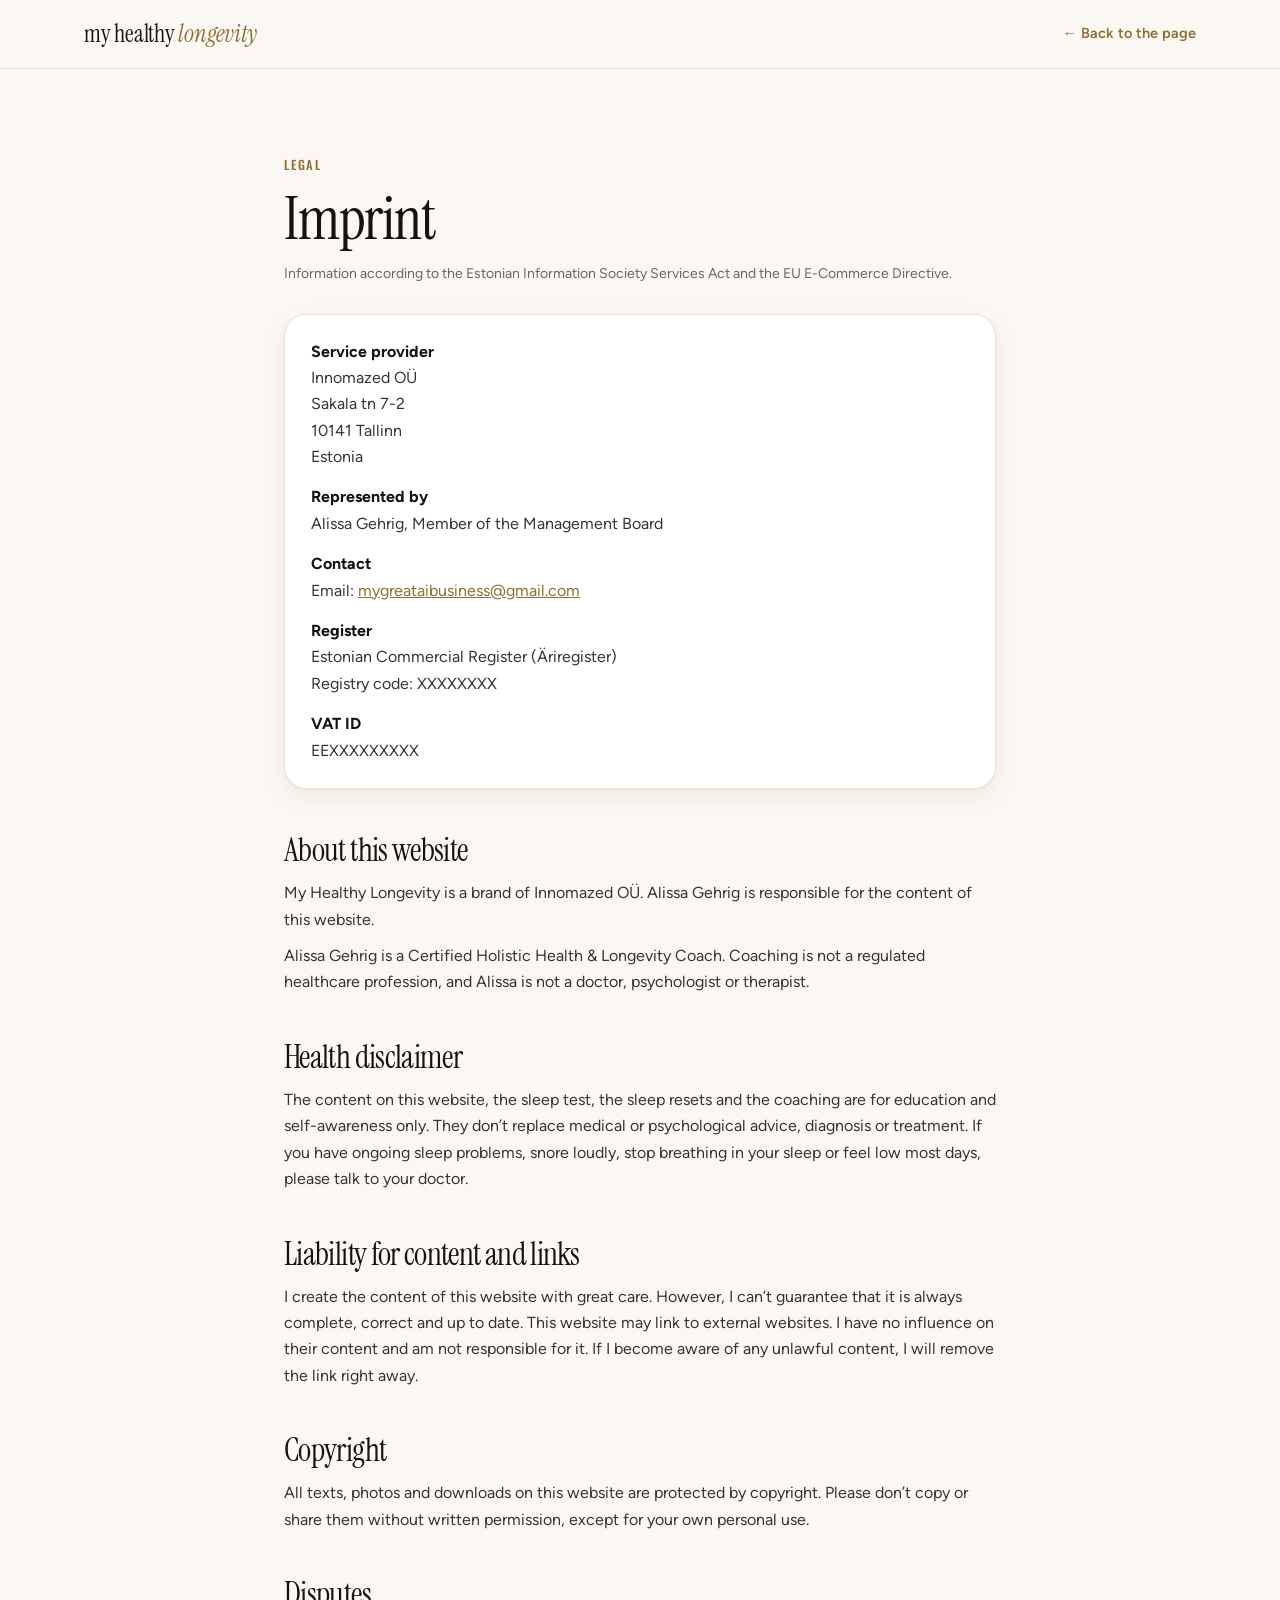
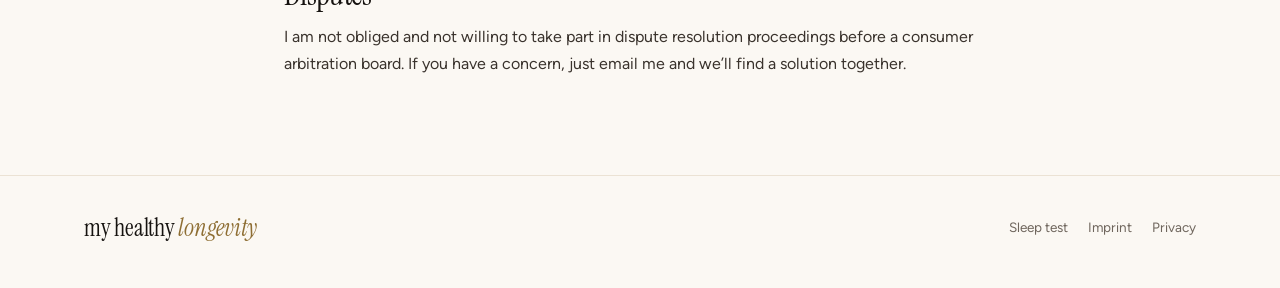
==== imprint.html @ 42022d0e "Add imprint and privacy pages, link them, sharpen consent texts Co-Authored-By: Claude Opus 5.5 <nor" ====
<!doctype html>
<html lang="en">
<head>
<meta charset="utf-8">
<meta name="viewport" content="width=device-width, initial-scale=1">
<title>Imprint | My Healthy Longevity</title>
<meta name="robots" content="noindex">
<link rel="icon" type="image/png" href="assets/favicon-koralle.png">
<link rel="stylesheet" href="assets/styles.css?v=9">
</head>
<body>
<header class="legal-head">
  <div class="container">
    <a class="wordmark" href="index.html">my healthy <em>longevity</em></a>
    <a class="back" href="index.html">← Back to the page</a>
  </div>
</header>

<main class="legal">
  <div class="container">
    <span class="kicker">Legal</span>
    <h1>Imprint</h1>
    <p class="updated">Information according to the Estonian Information Society Services Act and the EU E-Commerce Directive.</p>

    <div class="legal-card">
      <p><strong>Service provider</strong><br>
      Innomazed OÜ<br>Sakala tn 7-2<br>10141 Tallinn<br>Estonia</p>
      <p><strong>Represented by</strong><br>Alissa Gehrig, Member of the Management Board</p>
      <p><strong>Contact</strong><br>Email: <a href="mailto:mygreataibusiness@gmail.com">mygreataibusiness@gmail.com</a></p>
      <p><strong>Register</strong><br>Estonian Commercial Register (Äriregister)<br>Registry code: XXXXXXXX</p>
      <p><strong>VAT ID</strong><br>EEXXXXXXXXX</p>
    </div>

    <h2>About this website</h2>
    <p>My Healthy Longevity is a brand of Innomazed OÜ. Alissa Gehrig is responsible for the content of this website.</p>
    <p>Alissa Gehrig is a Certified Holistic Health &amp; Longevity Coach. Coaching is not a regulated healthcare profession, and Alissa is not a doctor, psychologist or therapist.</p>

    <h2>Health disclaimer</h2>
    <p>The content on this website, the sleep test, the sleep resets and the coaching are for education and self-awareness only. They don’t replace medical or psychological advice, diagnosis or treatment. If you have ongoing sleep problems, snore loudly, stop breathing in your sleep or feel low most days, please talk to your doctor.</p>

    <h2>Liability for content and links</h2>
    <p>I create the content of this website with great care. However, I can’t guarantee that it is always complete, correct and up to date. This website may link to external websites. I have no influence on their content and am not responsible for it. If I become aware of any unlawful content, I will remove the link right away.</p>

    <h2>Copyright</h2>
    <p>All texts, photos and downloads on this website are protected by copyright. Please don’t copy or share them without written permission, except for your own personal use.</p>

    <h2>Disputes</h2>
    <p>I am not obliged and not willing to take part in dispute resolution proceedings before a consumer arbitration board. If you have a concern, just email me and we’ll find a solution together.</p>
  </div>
</main>

<footer class="footer">
  <div class="container">
    <div class="footer-inner">
      <a class="wordmark" href="index.html">my healthy <em>longevity</em></a>
      <nav aria-label="Legal">
        <a href="sleep-quiz.html">Sleep test</a>
        <a href="imprint.html">Imprint</a>
        <a href="privacy.html">Privacy</a>
      </nav>
    </div>
  </div>
</footer>
</body>
</html>
---- assets/styles.css ----
/* My Healthy Longevity – Coaching landing page
   Tokens from the My Healthy Longevity design system (sunshine / linen / ink / gold),
   same as the sleep quiz. Fonts are self-hosted (no Google request). */

@font-face{font-family:'Figtree';src:url('quiz/fonts/figtree-latin-wght-normal.woff2') format('woff2');font-weight:300 900;font-style:normal;font-display:swap}
@font-face{font-family:'Figtree';src:url('quiz/fonts/figtree-latin-wght-italic.woff2') format('woff2');font-weight:300 900;font-style:italic;font-display:swap}
@font-face{font-family:'Instrument Serif';src:url('quiz/fonts/instrument-serif-latin-400-normal.woff2') format('woff2');font-weight:400;font-style:normal;font-display:swap}
@font-face{font-family:'Instrument Serif';src:url('quiz/fonts/instrument-serif-latin-400-italic.woff2') format('woff2');font-weight:400;font-style:italic;font-display:swap}
@font-face{font-family:'Playfair Display';src:url('quiz/fonts/playfair-display-latin-800-normal.woff2') format('woff2');font-weight:800;font-style:normal;font-display:swap}
@font-face{font-family:'Oswald';src:url('quiz/fonts/oswald-latin-wght-normal.woff2') format('woff2');font-weight:200 700;font-style:normal;font-display:swap}

:root{
  color-scheme:light;
  --sunshine-100:#FFF6CC;--sunshine-300:#FFE680;--sunshine-500:#FFD31A;--sunshine-700:#C99A00;
  --linen-0:#FFFFFF;--linen-50:#FBF8F3;--linen-100:#F5EFE6;--linen-200:#EBE2D4;--sand-300:#D9C9AF;
  --gold-300:#E3CB93;--gold-500:#C6A15B;--gold-700:#8E6E33;
  --palm-100:#E2EBDD;--palm-700:#24432A;
  --ink-900:#15120F;--ink-700:#3A332D;--ink-500:#6E655C;--ink-300:#A79D92;
  --terracotta-100:#F8E3DE;--terracotta-500:#C2412D;

  --font-elegant:'Instrument Serif',Didot,'Times New Roman',serif;
  --font-statement:'Playfair Display',Georgia,serif;
  --font-sans:'Figtree','Helvetica Neue',Arial,sans-serif;
  --font-label:'Oswald','Arial Narrow',sans-serif;

  --radius-sticker:10px;--radius-md:14px;--radius-lg:22px;--radius-pill:999px;
  --shadow-sticker:0 2px 0 rgba(21,18,15,.06),0 6px 16px rgba(21,18,15,.12);
  --shadow-soft:0 1px 2px rgba(154,100,68,.08),0 8px 24px rgba(154,100,68,.10);
  --shadow-lift:0 2px 4px rgba(154,100,68,.08),0 24px 56px -12px rgba(154,100,68,.28);
  --ease-out:cubic-bezier(.22,.8,.3,1);
  --ease-pop:cubic-bezier(.34,1.56,.64,1);

  --container:1160px;
  --gutter:24px;
  --section-y:clamp(64px,9vw,112px);
}

*,*::before,*::after{box-sizing:border-box}
html{scroll-behavior:smooth;scroll-padding-top:84px;-webkit-text-size-adjust:100%}
@media (prefers-reduced-motion:reduce){html{scroll-behavior:auto}*{transition:none!important;animation:none!important}}
body{margin:0;background:var(--linen-50);color:var(--ink-700);font:400 16.5px/1.6 var(--font-sans);-webkit-font-smoothing:antialiased;overflow-x:hidden}
img{max-width:100%;display:block}
a{color:inherit}
h1,h2,h3,h4{margin:0;color:var(--ink-900);text-wrap:balance}
h1,h2{font-family:var(--font-elegant);font-weight:400;letter-spacing:-.02em}
h3,h4{font-family:var(--font-sans);font-weight:700;letter-spacing:-.005em}
p{margin:0;text-wrap:pretty}
::selection{background:var(--sunshine-300);color:var(--ink-900)}
:focus-visible{outline:2px solid var(--gold-500);outline-offset:3px;border-radius:6px}
[hidden]{display:none!important}

.container{max-width:var(--container);margin:0 auto;padding:0 var(--gutter)}
.narrow{max-width:780px}
.section{padding:var(--section-y) 0}
.kicker{display:block;font:500 12.5px/1.3 var(--font-label);letter-spacing:.14em;text-transform:uppercase;color:var(--gold-700);margin-bottom:16px}
.section-title{font-size:clamp(38px,5vw,60px);line-height:1.02;max-width:18ch}
.section-title em{color:var(--gold-700)}
.section-lead{font-size:19px;line-height:1.55;max-width:56ch;margin-top:20px}
.mark{background:linear-gradient(transparent 12%,var(--sunshine-500) 12%,var(--sunshine-500) 92%,transparent 92%);padding:0 .12em;-webkit-box-decoration-break:clone;box-decoration-break:clone}
.skip{position:absolute;left:-9999px}
.skip:focus{left:16px;top:16px;z-index:100;background:var(--linen-0);padding:8px 14px;border-radius:var(--radius-pill)}

/* Sticker label */
.sticker{display:inline-flex;align-items:center;gap:8px;background:var(--linen-0);color:var(--ink-900);font:500 12px/1 var(--font-label);letter-spacing:.14em;text-transform:uppercase;padding:9px 12px;border-radius:var(--radius-sticker);box-shadow:var(--shadow-sticker);transform:rotate(-2deg);margin-bottom:22px}
.sticker .dot{width:8px;height:8px;border-radius:50%;background:var(--sunshine-500);box-shadow:0 0 0 2px var(--ink-900)}

/* ---------- Buttons ---------- */
.btn{display:inline-flex;align-items:center;justify-content:center;gap:8px;min-height:54px;padding:0 28px;border-radius:var(--radius-pill);border:1.5px solid var(--ink-900);background:var(--ink-900);color:var(--linen-50);font:600 16.5px/1 var(--font-sans);letter-spacing:.01em;text-decoration:none;cursor:pointer;white-space:nowrap;transition:background .14s var(--ease-out),transform .14s var(--ease-pop),border-color .14s,color .14s}
.btn:hover{background:var(--ink-700);border-color:var(--ink-700);color:var(--linen-50)}
.btn:active{transform:scale(.97)}
.btn svg{width:18px;height:18px;flex:none}
.btn-accent{background:var(--sunshine-500);border-color:var(--sunshine-500);color:var(--ink-900)}
.btn-accent:hover{background:var(--sunshine-300);border-color:var(--sunshine-300);color:var(--ink-900)}
.btn-ink{background:var(--ink-900);color:var(--linen-50)}
.btn-ghost,.btn-luxe{background:transparent;border-color:var(--gold-500);color:var(--gold-700)}
.btn-ghost:hover,.btn-luxe:hover{background:var(--sunshine-100);border-color:var(--gold-500);color:var(--gold-700)}
.btn-sm{min-height:42px;padding:0 18px;font-size:14.5px}
.btn[disabled]{opacity:.5;cursor:progress}

/* ---------- Wordmark ---------- */
.wordmark{font:400 24px/1 var(--font-elegant);color:var(--ink-900);text-decoration:none;letter-spacing:-.01em;white-space:nowrap}
.wordmark em{color:var(--gold-700)}

/* ---------- Header ---------- */
.header{position:sticky;top:0;z-index:50;background:rgba(251,248,243,.88);backdrop-filter:saturate(120%) blur(14px);-webkit-backdrop-filter:saturate(120%) blur(14px);border-bottom:1px solid transparent;transition:border-color .2s}
.header.scrolled{border-bottom-color:var(--linen-200)}
.header-inner{display:flex;align-items:center;justify-content:space-between;gap:24px;height:72px}
.nav{display:flex;align-items:center;gap:28px}
.nav a.navlink{font:500 12.5px/1 var(--font-label);letter-spacing:.14em;text-transform:uppercase;text-decoration:none;color:var(--ink-700)}
.nav a.navlink:hover{color:var(--gold-700)}
@media (max-width:900px){.nav a.navlink{display:none}}

/* ---------- Hero ---------- */
.hero{padding:clamp(40px,6vw,88px) 0 var(--section-y)}
.hero-grid{display:grid;grid-template-columns:1.1fr .9fr;gap:clamp(40px,6vw,80px);align-items:center}
.hero h1{font-size:clamp(48px,7vw,88px);line-height:.98}
.hero h1 .aside{display:block;margin-top:14px;font:800 clamp(22px,2.6vw,32px)/1.15 var(--font-statement);letter-spacing:-.01em}
.hero-sub{font-size:clamp(17.5px,1.5vw,19px);line-height:1.55;margin-top:24px;max-width:50ch}
.hero-ctas{display:flex;flex-wrap:wrap;gap:12px;margin-top:34px}
.hero-meta{display:flex;flex-wrap:wrap;gap:8px 20px;margin-top:20px;font-size:14px;color:var(--ink-500)}
.hero-meta span{display:inline-flex;align-items:center;gap:6px}
.hero-meta svg{width:16px;height:16px;color:var(--gold-700)}

.hero-gets{margin-top:14px;max-width:46ch;font-size:15.5px;line-height:1.5;color:var(--ink-700)}

/* Readout card */
.readout{background:var(--linen-0);border:1px solid var(--linen-200);border-radius:var(--radius-lg);box-shadow:var(--shadow-lift);padding:26px 28px;position:relative}
.readout-head{display:flex;justify-content:space-between;align-items:center;gap:12px;padding-bottom:14px;border-bottom:1px solid var(--linen-200)}
.readout-head .kicker{margin:0}
.readout-head small{font-size:12.5px;color:var(--ink-500)}
.metric{display:grid;grid-template-columns:1fr auto;gap:2px 16px;padding:15px 0;border-bottom:1px solid var(--linen-200)}
.metric:last-of-type{border-bottom:0}
.metric-name{font:400 23px/1.1 var(--font-elegant);color:var(--ink-900)}
.metric-desc{font-size:13.5px;color:var(--ink-500);grid-column:1}
.metric-val{font:600 15.5px/1.5 var(--font-sans);color:var(--ink-900);text-align:right;font-variant-numeric:tabular-nums}
.chip{grid-column:2;justify-self:end;font:500 11px/1 var(--font-label);letter-spacing:.12em;text-transform:uppercase;padding:5px 9px;border-radius:var(--radius-pill)}
.chip-good{background:var(--palm-100);color:var(--palm-700)}
.chip-watch{background:var(--sunshine-100);color:#7A5E00}
.chip-risk{background:var(--terracotta-100);color:var(--terracotta-500)}
.bar{grid-column:1/-1;height:5px;background:var(--linen-100);border-radius:5px;margin-top:9px;position:relative;overflow:hidden}
.bar i{position:absolute;inset:0 auto 0 0;border-radius:5px}
.readout-foot{margin-top:10px;padding-top:14px;border-top:1px dashed var(--sand-300);font-size:13.5px;color:var(--ink-500);display:flex;gap:10px;align-items:flex-start}
.readout-foot svg{width:18px;height:18px;flex:none;color:var(--gold-700);margin-top:2px}
.readout .sticker{position:absolute;top:-16px;right:22px;margin:0;transform:rotate(3deg)}

/* ---------- Problem ---------- */
.problem-grid{display:grid;grid-template-columns:repeat(3,1fr);gap:20px;margin-top:52px}
.problem{background:var(--linen-0);border:1px solid var(--linen-200);border-radius:var(--radius-lg);box-shadow:var(--shadow-soft);padding:28px}
.problem h3{font:400 27px/1.1 var(--font-elegant);margin-bottom:10px}
.problem p{font-size:15.5px}

/* ---------- Method (ink) ---------- */
.method{background:var(--ink-900);color:var(--ink-300)}
.method h2,.method h3,.method h4{color:var(--linen-50)}
.method .kicker{color:var(--sunshine-500)}
.method .section-title em{color:var(--sunshine-500)}
.method .section-lead{color:var(--ink-300)}
.steps{display:grid;grid-template-columns:repeat(4,1fr);gap:16px;margin-top:56px}
.step{background:#211C18;border:1px solid #2E2722;border-radius:var(--radius-lg);padding:26px 24px}
.step-num{display:inline-flex;align-items:center;gap:10px;font:500 12px/1 var(--font-label);letter-spacing:.14em;color:var(--sunshine-500);margin-bottom:18px}
.step-num b{width:30px;height:30px;border-radius:50%;background:var(--sunshine-500);color:var(--ink-900);display:grid;place-items:center;font:700 14px/1 var(--font-sans);letter-spacing:0}
.step h3{font:400 32px/1.05 var(--font-elegant);margin-bottom:10px}
.step p{font-size:15px}
.step ul{list-style:none;padding:0;margin:18px 0 0;font-size:14px;color:var(--sand-300)}
.step li{padding:7px 0;border-top:1px solid #2E2722;display:flex;gap:8px}
.step li::before{content:"";width:6px;height:6px;border-radius:50%;background:var(--gold-500);margin-top:8px;flex:none}
.principles{display:grid;grid-template-columns:repeat(3,1fr);gap:28px;margin-top:56px;padding-top:44px;border-top:1px solid #2E2722}
.principles h4{font:400 26px/1.1 var(--font-elegant);margin-bottom:8px}
.principles p{font-size:14.5px}

/* ---------- Levers ---------- */
.levers{display:grid;grid-template-columns:repeat(4,1fr);gap:18px;margin-top:52px}
.lever{background:var(--linen-0);border:1px solid var(--linen-200);border-radius:var(--radius-lg);box-shadow:var(--shadow-soft);padding:28px 24px;display:flex;flex-direction:column}
.lever-icon{width:46px;height:46px;border-radius:50%;background:var(--sunshine-100);color:var(--ink-900);display:grid;place-items:center;margin-bottom:18px}
.lever-icon svg{width:22px;height:22px}
.lever h3{font:400 30px/1.05 var(--font-elegant);margin-bottom:8px}
.lever p{font-size:14.5px;margin-bottom:18px}
.lever .markers{margin-top:auto;display:flex;flex-wrap:wrap;gap:6px}
.lever .markers span{font-size:12.5px;padding:5px 11px;background:var(--linen-100);border-radius:var(--radius-pill);color:var(--ink-700)}

/* ---------- Sleep test teaser ---------- */
/* ---------- Hero photo ---------- */
.hero-photo{margin:0;position:relative;justify-self:center;width:100%;max-width:460px}
.hero-photo img{width:100%;height:auto;aspect-ratio:4/5;object-fit:cover;object-position:50% 32%;border-radius:var(--radius-lg);box-shadow:var(--shadow-lift)}
.hero-photo .sticker{position:absolute;left:-14px;bottom:28px;margin:0;transform:rotate(-4deg);font-size:13px;padding:11px 14px}

/* ---------- Sound familiar ---------- */
.familiar{list-style:none;padding:0;margin:48px 0 0;display:grid;grid-template-columns:repeat(3,1fr);gap:14px}
.familiar li{display:flex;gap:12px;align-items:flex-start;background:var(--linen-0);border:1px solid var(--linen-200);border-radius:var(--radius-md);box-shadow:var(--shadow-soft);padding:20px 20px;font-size:16px;line-height:1.45;color:var(--ink-900)}
.familiar svg{width:20px;height:20px;flex:none;margin-top:1px;padding:3px;border-radius:50%;background:var(--sunshine-500);color:var(--ink-900)}
.familiar-note{margin-top:36px;font:400 clamp(24px,2.6vw,32px)/1.25 var(--font-elegant);color:var(--ink-900);max-width:36ch}
.familiar-note strong{font-weight:400;background:linear-gradient(transparent 60%,var(--sunshine-300) 60%)}

/* ---------- Why sleep (ink) ---------- */
.why-grid{display:grid;grid-template-columns:repeat(3,1fr);gap:16px;margin-top:52px}
.why{background:#211C18;border:1px solid #2E2722;border-radius:var(--radius-lg);padding:30px 26px}
.why-icon{width:48px;height:48px;border-radius:50%;background:var(--sunshine-500);color:var(--ink-900);display:grid;place-items:center;margin-bottom:22px}
.why-icon svg{width:24px;height:24px}
.why h3{font:400 30px/1.08 var(--font-elegant);margin-bottom:10px}
.why p{font-size:15.5px}
.why-foot{margin-top:44px;padding-top:32px;border-top:1px solid #2E2722;font:400 clamp(22px,2.4vw,28px)/1.3 var(--font-elegant);color:var(--linen-50);max-width:44ch}
.why-foot span{color:var(--sunshine-500);font-style:italic}

/* ---------- Story ---------- */
.story-grid{display:grid;grid-template-columns:.9fr 1.1fr;gap:clamp(36px,6vw,88px);align-items:start}
.story-head{position:sticky;top:110px}
.story-photo{margin:28px 0 0}
.story-photo img{width:100%;height:auto;aspect-ratio:4/5;object-fit:cover;object-position:50% 45%;border-radius:var(--radius-lg);box-shadow:var(--shadow-lift)}
.story-photo + .story-quote{margin-top:-48px;margin-left:24px;margin-right:-12px;position:relative}
.story-quote{margin:32px 0 0;padding:24px 26px;background:var(--sunshine-500);border-radius:var(--radius-lg);font:400 clamp(24px,2.4vw,30px)/1.2 var(--font-elegant);color:var(--ink-900);transform:rotate(-1deg);box-shadow:var(--shadow-soft)}
.story-body p + p{margin-top:16px}
.story-body .lead{margin-top:0}
.story-body strong{color:var(--ink-900)}

/* ---------- How it works ---------- */
.how-grid{display:grid;grid-template-columns:repeat(3,1fr);gap:18px;margin-top:52px}
.how{background:var(--linen-0);border:1px solid var(--linen-200);border-radius:var(--radius-lg);box-shadow:var(--shadow-soft);padding:30px 26px}
.how-num{display:grid;place-items:center;width:40px;height:40px;border-radius:50%;background:var(--sunshine-500);font:700 17px/1 var(--font-sans);color:var(--ink-900);margin-bottom:20px}
.how h3{font:400 32px/1.05 var(--font-elegant);margin-bottom:10px}
.how p{font-size:15.5px}
.how-note{margin-top:28px;font-size:16px;color:var(--ink-500)}

.sleep-type-field input{background:var(--sunshine-100);border-color:var(--sunshine-300);font-weight:600}
.quiz-card{display:grid;grid-template-columns:1.05fr .95fr;gap:clamp(28px,4vw,56px);align-items:center;background:var(--sunshine-500);border-radius:var(--radius-lg);padding:clamp(28px,4.5vw,56px);position:relative;overflow:hidden}
.quiz-card .sticker{margin-bottom:18px}
.quiz-card h2{font-size:clamp(38px,4.6vw,58px);line-height:1}
.quiz-card h2 .aside{display:block;margin-top:10px;font:800 clamp(20px,2.2vw,26px)/1.15 var(--font-statement);letter-spacing:-.01em}
.quiz-card p.lead{margin-top:18px;font-size:17.5px;color:var(--ink-900);max-width:46ch}
.quiz-card .hero-ctas{margin-top:26px}
.quiz-card .hero-meta{color:var(--ink-700)}
.quiz-card .hero-meta svg{color:var(--ink-900)}
.quiz-types{display:grid;grid-template-columns:1fr 1fr;gap:12px}
.quiz-types div{background:var(--linen-0);border-radius:var(--radius-md);padding:16px 18px;font:400 22px/1.12 var(--font-elegant);color:var(--ink-900);box-shadow:0 1px 0 rgba(21,18,15,.06),0 8px 20px -10px rgba(21,18,15,.25)}
.quiz-types div:nth-child(odd){transform:rotate(-1.2deg)}
.quiz-types div:nth-child(even){transform:rotate(1deg)}
.quiz-types small{display:block;margin-top:5px;font:400 13px/1.35 var(--font-sans);color:var(--ink-500)}

/* ---------- About ---------- */
.about{background:var(--linen-100)}
.about-grid{display:grid;grid-template-columns:.85fr 1.15fr;gap:clamp(40px,6vw,88px);align-items:center}
.portrait{margin:0;position:relative}
.portrait img{width:100%;height:auto;aspect-ratio:4/5;object-fit:cover;object-position:50% 30%;border-radius:var(--radius-lg);box-shadow:var(--shadow-lift)}
.portrait .sticker{position:absolute;left:18px;bottom:0;margin:0;transform:translateY(40%) rotate(-3deg)}
.about .section-title{max-width:none}
.about p + p{margin-top:16px}
.about .lead{font-size:19px;line-height:1.55;color:var(--ink-900);margin-top:20px}
.creds{list-style:none;padding:0;margin:28px 0 0;display:grid;grid-template-columns:1fr 1fr;gap:10px}
.creds li{display:flex;gap:10px;align-items:flex-start;font-size:14.5px;padding:14px 16px;background:var(--linen-0);border:1px solid var(--linen-200);border-radius:var(--radius-md)}
.creds svg{width:18px;height:18px;color:var(--gold-700);flex:none;margin-top:2px}
.todo{background:var(--sunshine-100);outline:1px dashed var(--sunshine-700);padding:0 3px;border-radius:3px}

/* ---------- Discovery Call ---------- */
.call{background:var(--linen-100)}
.call-grid{display:grid;grid-template-columns:.95fr 1.05fr;gap:clamp(40px,5vw,72px);align-items:start}
.call-host{display:flex;align-items:center;gap:14px;margin-bottom:22px}
.call-host img{width:64px;height:64px;border-radius:50%;object-fit:cover;object-position:50% 25%;box-shadow:0 0 0 3px var(--linen-0),0 0 0 4.5px var(--sunshine-500)}
.call-host span{font-size:14px;color:var(--ink-500);line-height:1.4}
.call-host b{display:block;font:400 22px/1.1 var(--font-elegant);color:var(--ink-900)}
.agenda{list-style:none;padding:0;margin:30px 0 0}
.agenda li{display:grid;grid-template-columns:64px 1fr;gap:16px;padding:16px 0;border-top:1px solid var(--linen-200)}
.agenda b{font:500 13px/1.6 var(--font-label);letter-spacing:.1em;text-transform:uppercase;color:var(--gold-700)}
.agenda strong{display:block;font:400 23px/1.15 var(--font-elegant);color:var(--ink-900)}
.agenda span{font-size:14.5px}
.fit{margin-top:32px;display:grid;gap:14px}
.fit-card{background:var(--linen-0);border:1px solid var(--linen-200);border-radius:var(--radius-lg);box-shadow:var(--shadow-soft);padding:24px 26px}
.fit-card h4{font:400 26px/1.1 var(--font-elegant);margin:0 0 14px}
.fit-card ul{list-style:none;padding:0;margin:0;display:grid;gap:10px}
.fit-card li{display:flex;gap:12px;align-items:flex-start;font-size:15.5px;line-height:1.45;color:var(--ink-900)}
.fit-card svg{width:20px;height:20px;flex:none;margin-top:1px;padding:3px;border-radius:50%;background:var(--sunshine-500);color:var(--ink-900)}
.fit-note{background:var(--linen-50);border:1.2px dashed var(--sand-300);border-radius:var(--radius-md);padding:14px 18px;font-size:13.5px;line-height:1.5;color:var(--ink-500)}
.fit-note strong{color:var(--ink-900);font-weight:600}

.form-card{background:var(--linen-0);border:1px solid var(--linen-200);border-radius:var(--radius-lg);padding:clamp(24px,3.5vw,40px);box-shadow:var(--shadow-lift);position:relative}
.form-card > .sticker{position:absolute;top:-16px;right:24px;margin:0;transform:rotate(3deg);background:var(--sunshine-500)}
.form-card > .sticker .dot{background:var(--linen-0)}
.form-card h3{font:400 34px/1.05 var(--font-elegant);margin-bottom:8px}
.form-card > p{font-size:14.5px;color:var(--ink-500);margin-bottom:24px}
.field{display:flex;flex-direction:column;gap:6px;margin-bottom:16px}
.row2{display:grid;grid-template-columns:1fr 1fr;gap:14px}
label,.legend{font:600 13.5px/1.3 var(--font-sans);color:var(--ink-900)}
label .opt{font-weight:400;color:var(--ink-500)}
input[type=text],input[type=email],select,textarea{width:100%;font:400 16px/1.4 var(--font-sans);color:var(--ink-900);background:var(--linen-0);border:1.5px solid var(--linen-200);border-radius:var(--radius-md);padding:12px 16px;min-height:50px;transition:border-color .15s,box-shadow .15s}
select{appearance:none;-webkit-appearance:none;background-image:url("data:image/svg+xml,%3Csvg xmlns='http://www.w3.org/2000/svg' width='12' height='8' viewBox='0 0 12 8'%3E%3Cpath d='M1 1.5l5 5 5-5' fill='none' stroke='%233A332D' stroke-width='1.6' stroke-linecap='round'/%3E%3C/svg%3E");background-repeat:no-repeat;background-position:right 16px center;padding-right:40px}
textarea{min-height:96px;resize:vertical}
input:focus,select:focus,textarea:focus{outline:none;border-color:var(--gold-500);box-shadow:0 0 0 4px rgba(198,161,91,.25)}
fieldset{border:0;padding:0;margin:0 0 16px}
.checks{display:flex;flex-wrap:wrap;gap:8px;margin-top:8px}
.checks label{font:400 14px/1 var(--font-sans);color:var(--ink-700);display:inline-flex;align-items:center;gap:8px;padding:10px 14px;border:1.5px solid var(--linen-200);border-radius:var(--radius-pill);background:var(--linen-0);cursor:pointer;user-select:none;transition:background .14s,border-color .14s}
.checks label:hover{background:var(--sunshine-100)}
.checks input{accent-color:var(--ink-900);margin:0}
.checks label:has(input:checked){border-color:var(--ink-900);background:var(--sunshine-100);color:var(--ink-900)}
.consent{display:flex;gap:10px;align-items:flex-start;font:400 13px/1.5 var(--font-sans);color:var(--ink-500);margin:4px 0 20px}
.consent input{accent-color:var(--ink-900);margin-top:2px;width:18px;height:18px;flex:none}
.consent a{color:var(--gold-700)}
.form-card .btn{width:100%}
.form-note{font-size:12.5px;color:var(--ink-500);text-align:center;margin-top:12px}
.hp{position:absolute;left:-9999px}

/* ---------- Newsletter (ink) ---------- */
.newsletter{background:var(--ink-900);color:var(--ink-300)}
.newsletter-grid{display:grid;grid-template-columns:1fr 440px;gap:56px;align-items:center}
.newsletter h2{color:var(--linen-50);font-size:clamp(34px,4vw,48px);line-height:1.04}
.newsletter h2 em{color:var(--sunshine-500)}
.newsletter .kicker{color:var(--sunshine-500)}
.newsletter p.lead{margin-top:14px;max-width:50ch}
.nl-points{list-style:none;padding:0;margin:20px 0 0;display:flex;flex-wrap:wrap;gap:8px 20px;font-size:14px;color:var(--sand-300)}
.nl-points li::before{content:"✓ ";color:var(--sunshine-500)}
.nl-form .nl-row{display:flex;gap:8px}
.nl-form input[type=email]{background:#221C18;border-color:#3A332D;color:var(--linen-50);border-radius:var(--radius-pill);padding:12px 20px}
.nl-form input[type=email]::placeholder{color:var(--ink-500)}
.nl-form .btn{flex:none}
.nl-form .consent{color:var(--ink-300);margin:14px 0 0}
.nl-form .consent input{accent-color:var(--sunshine-500)}
.nl-form .consent a{color:var(--sunshine-300)}
.nl-msg{margin-top:12px;font-size:14px;min-height:1em}
.nl-msg.ok{color:#B9D9AE}
.nl-msg.err{color:var(--sunshine-300)}

/* ---------- FAQ ---------- */
.faq-list{margin-top:36px;border-top:1px solid var(--linen-200)}
.faq-list details{border-bottom:1px solid var(--linen-200)}
.faq-list summary{list-style:none;cursor:pointer;padding:22px 44px 22px 0;position:relative;font:400 25px/1.2 var(--font-elegant);color:var(--ink-900)}
.faq-list summary::-webkit-details-marker{display:none}
.faq-list summary::after{content:"+";position:absolute;right:0;top:50%;width:30px;height:30px;border-radius:50%;background:var(--sunshine-100);display:grid;place-items:center;font:400 20px/1 var(--font-sans);transform:translateY(-50%);transition:transform .2s var(--ease-pop),background .2s}
.faq-list details[open] summary::after{transform:translateY(-50%) rotate(45deg);background:var(--sunshine-500)}
.faq-list details p{padding:0 0 22px;max-width:64ch}

/* ---------- Final CTA ---------- */
.final{text-align:center}
.final h2{font-size:clamp(40px,5.4vw,64px);line-height:1.02;max-width:16ch;margin:0 auto}
.final p{max-width:50ch;margin:18px auto 30px;font-size:18px}
.final .hero-ctas{justify-content:center;margin-top:0}

/* ---------- Footer ---------- */
.footer{border-top:1px solid var(--linen-200);padding:40px 0 48px;font-size:13.5px;color:var(--ink-500)}
.footer-inner{display:flex;flex-wrap:wrap;justify-content:space-between;gap:24px;align-items:center}
.footer nav{display:flex;gap:20px;flex-wrap:wrap}
.footer a{text-decoration:none}
.footer nav a:hover{color:var(--gold-700)}
.disclaimer{margin-top:24px;font-size:12.5px;max-width:90ch;line-height:1.55}

/* ---------- Mobile sticky CTA ---------- */
.mobile-cta{display:none}
@media (max-width:720px){
  .mobile-cta{display:flex;position:fixed;left:12px;right:12px;bottom:12px;z-index:60;transform:translateY(140%);transition:transform .3s var(--ease-out)}
  .mobile-cta.show{transform:none}
  .mobile-cta .btn{width:100%;box-shadow:0 12px 32px -10px rgba(21,18,15,.45)}
  body{padding-bottom:84px}
}

/* ---------- Reveal ---------- */
.reveal{opacity:0;transform:translateY(10px);transition:opacity .42s var(--ease-out),transform .42s var(--ease-out)}
.reveal.in{opacity:1;transform:none}
.no-js .reveal{opacity:1;transform:none}

/* ---------- Responsive ---------- */
@media (max-width:1020px){
  .steps{grid-template-columns:1fr 1fr}
  .levers{grid-template-columns:1fr 1fr}
  .newsletter-grid,.quiz-card{grid-template-columns:1fr;gap:32px}
  .familiar{grid-template-columns:1fr 1fr}
}
@media (max-width:860px){
  .hero-grid,.about-grid,.call-grid{grid-template-columns:1fr}
  .problem-grid,.principles,.why-grid,.how-grid,.story-grid{grid-template-columns:1fr;gap:16px}
  .story-grid{gap:32px}
  .story-head{position:static}
  .story-photo img{aspect-ratio:1/1;object-position:50% 40%}
  .story-photo + .story-quote{margin-left:12px;margin-right:12px}
  .hero-photo{max-width:400px}
  .hero-photo .sticker{left:12px}
  .principles{gap:24px}
  .portrait{max-width:440px}
  .portrait img{aspect-ratio:1/1}
  .readout{margin-top:12px}
}
@media (max-width:560px){
  :root{--gutter:16px}
  .wordmark{font-size:21px}
  .steps,.levers,.familiar{grid-template-columns:1fr}
  .hero-photo img{aspect-ratio:1/1}
  .hero-ctas .btn{width:100%}
  .row2,.creds{grid-template-columns:1fr}
  .nl-form .nl-row{flex-direction:column}
  .readout{padding:22px 20px}
  .header .btn-sm{padding:0 14px;font-size:13.5px}
  .quiz-types div{font-size:19px;padding:14px}
}

/* ---------- Legal pages (imprint, privacy) ---------- */
.legal-head{padding:22px 0;border-bottom:1px solid var(--linen-200)}
.legal-head .container{display:flex;justify-content:space-between;align-items:center;gap:16px}
.legal-head .back{font-size:14.5px;color:var(--gold-700);text-decoration:none;font-weight:600}
.legal{padding:clamp(48px,7vw,88px) 0}
.legal .container{max-width:760px}
.legal h1{font-size:clamp(40px,6vw,60px);line-height:1.02}
.legal .updated{margin-top:12px;font-size:14px;color:var(--ink-500)}
.legal h2{font-size:clamp(26px,3.4vw,32px);line-height:1.1;margin:44px 0 12px}
.legal h3{font-size:17px;margin:26px 0 6px}
.legal p,.legal li{font-size:16px;line-height:1.65}
.legal p{margin:10px 0}
.legal ul{padding-left:20px;margin:10px 0}
.legal li{margin:4px 0}
.legal a{color:var(--gold-700)}
.legal address{font-style:normal;line-height:1.65}
.legal-card{background:var(--linen-0);border:1px solid var(--linen-200);border-radius:var(--radius-lg);padding:24px 26px;margin-top:28px;box-shadow:var(--shadow-soft)}
.legal-card p{margin:0}
.legal-card p+p{margin-top:14px}
.legal-card strong{color:var(--ink-900)}
.legal-toc{display:flex;flex-wrap:wrap;gap:8px 16px;margin-top:22px;font-size:14.5px}
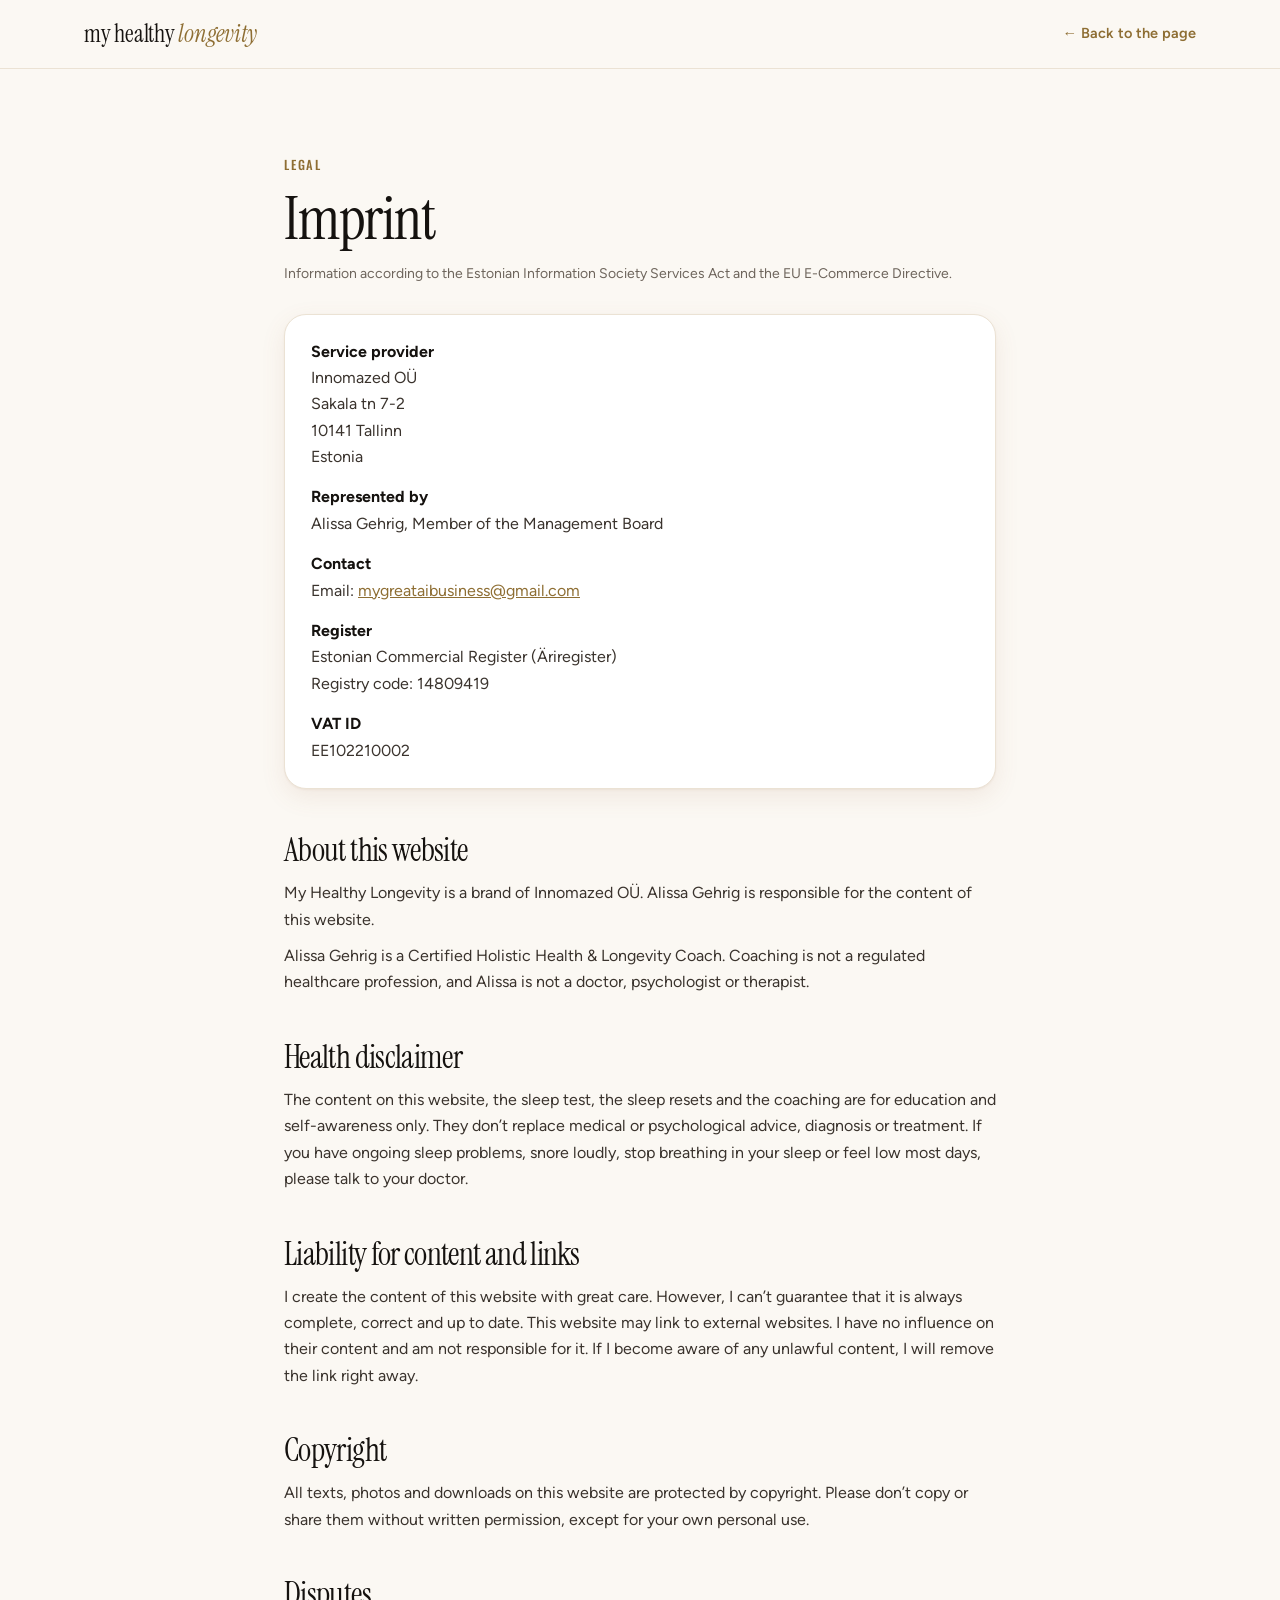
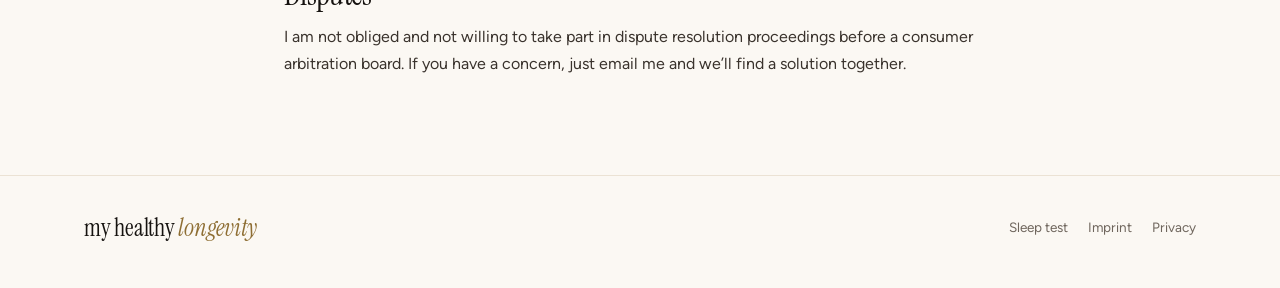
==== commit 690f9eb8: "Imprint: add registry code and VAT ID Co-Authored-By: Claude Opus 5.5 <noreply@anthropic.com>" ====
--- a/imprint.html
+++ b/imprint.html
@@ -27,8 +27,8 @@
       Innomazed OÜ<br>Sakala tn 7-2<br>10141 Tallinn<br>Estonia</p>
       <p><strong>Represented by</strong><br>Alissa Gehrig, Member of the Management Board</p>
       <p><strong>Contact</strong><br>Email: <a href="mailto:mygreataibusiness@gmail.com">mygreataibusiness@gmail.com</a></p>
-      <p><strong>Register</strong><br>Estonian Commercial Register (Äriregister)<br>Registry code: XXXXXXXX</p>
-      <p><strong>VAT ID</strong><br>EEXXXXXXXXX</p>
+      <p><strong>Register</strong><br>Estonian Commercial Register (Äriregister)<br>Registry code: 14809419</p>
+      <p><strong>VAT ID</strong><br>EE102210002</p>
     </div>
 
     <h2>About this website</h2>
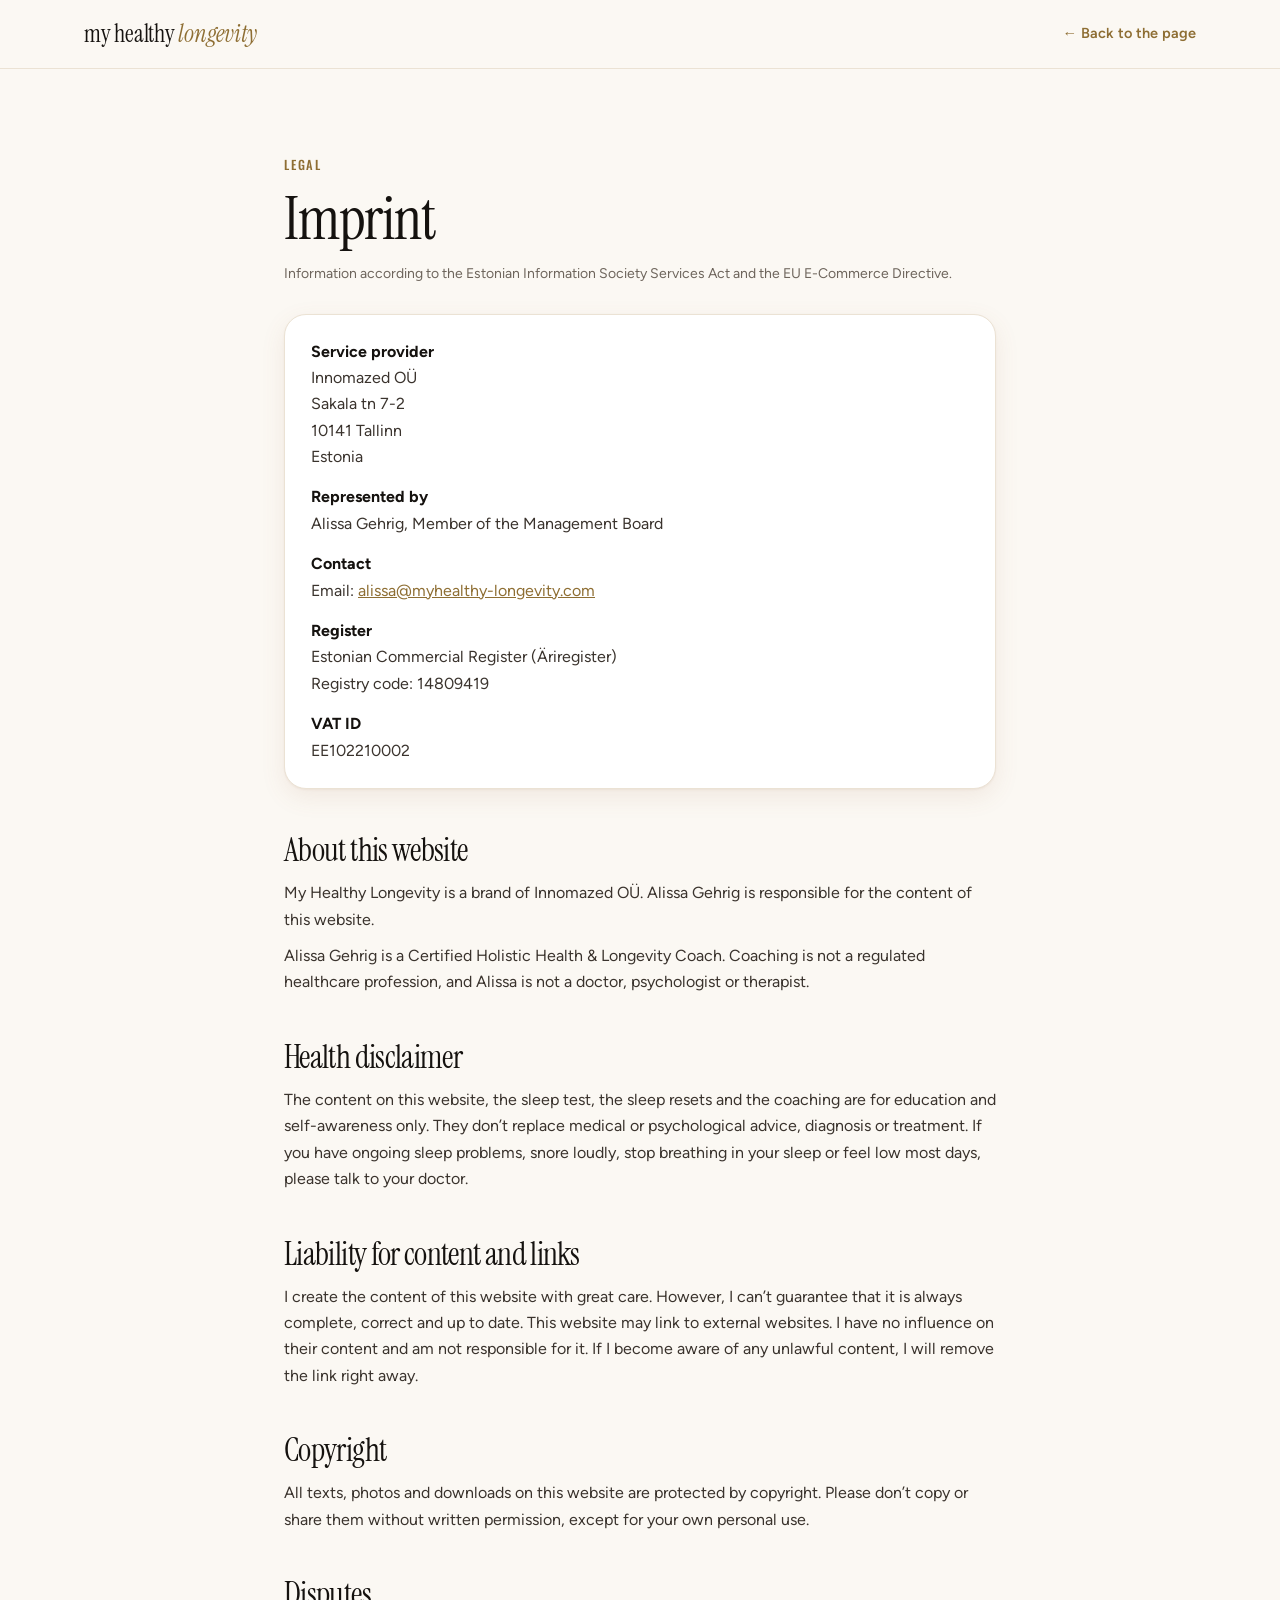
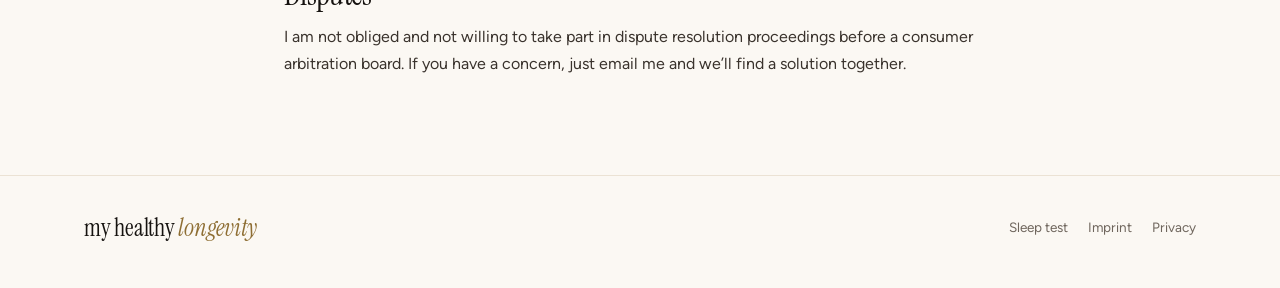
==== commit 1aa9b77a: "Use alissa@myhealthy-longevity.com as contact email Co-Authored-By: Claude Opus 5.5 <noreply@anthrop" ====
--- a/imprint.html
+++ b/imprint.html
@@ -26,7 +26,7 @@
       <p><strong>Service provider</strong><br>
       Innomazed OÜ<br>Sakala tn 7-2<br>10141 Tallinn<br>Estonia</p>
       <p><strong>Represented by</strong><br>Alissa Gehrig, Member of the Management Board</p>
-      <p><strong>Contact</strong><br>Email: <a href="mailto:mygreataibusiness@gmail.com">mygreataibusiness@gmail.com</a></p>
+      <p><strong>Contact</strong><br>Email: <a href="mailto:alissa@myhealthy-longevity.com">alissa@myhealthy-longevity.com</a></p>
       <p><strong>Register</strong><br>Estonian Commercial Register (Äriregister)<br>Registry code: 14809419</p>
       <p><strong>VAT ID</strong><br>EE102210002</p>
     </div>
